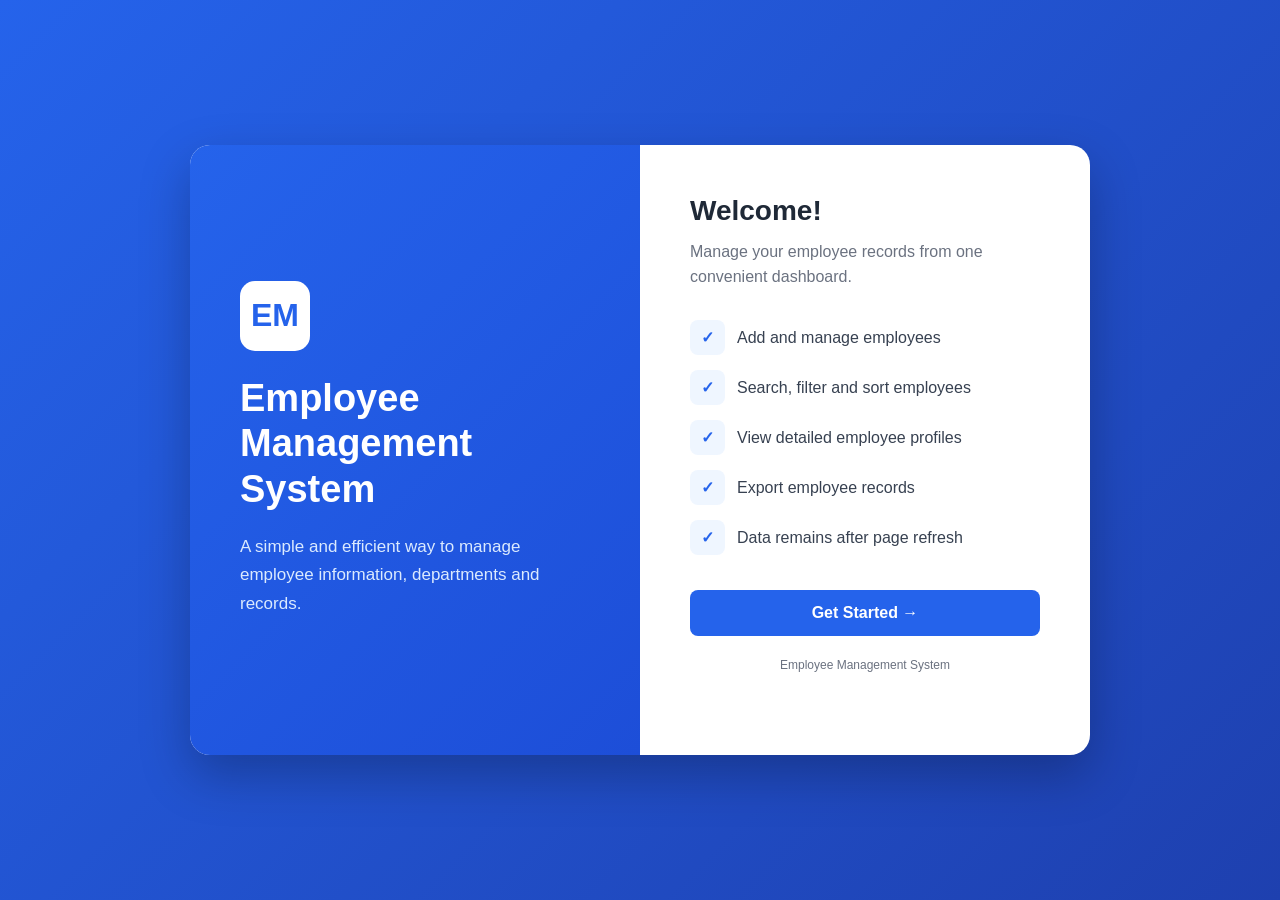
==== index.html @ 11961069 "Initial commit" ====
<!DOCTYPE html>
<html lang="en">

<head>

    <meta charset="UTF-8">

    <meta
        name="viewport"
        content="width=device-width, initial-scale=1.0"
    >

    <title>
        Welcome - Employee Management System
    </title>

    <link rel="stylesheet" href="style.css">

</head>


<body class="welcome-body">


    <!-- =====================================================
         WELCOME PAGE
    ====================================================== -->

    <div class="welcome-container">


        <!-- LEFT SIDE -->

        <div class="welcome-left">

            <div class="logo">
                EM
            </div>


            <h1>
                Employee<br>
                Management<br>
                System
            </h1>


            <p>
                A simple and efficient way to
                manage employee information,
                departments and records.
            </p>

        </div>



        <!-- RIGHT SIDE -->

        <div class="welcome-right">

            <h2>
                Welcome!
            </h2>


            <p>
                Manage your employee records
                from one convenient dashboard.
            </p>


            <!-- FEATURES -->

            <div class="features">


                <div class="feature">

                    <div class="feature-icon">
                        ✓
                    </div>

                    <span>
                        Add and manage employees
                    </span>

                </div>


                <div class="feature">

                    <div class="feature-icon">
                        ✓
                    </div>

                    <span>
                        Search, filter and sort employees
                    </span>

                </div>


                <div class="feature">

                    <div class="feature-icon">
                        ✓
                    </div>

                    <span>
                        View detailed employee profiles
                    </span>

                </div>


                <div class="feature">

                    <div class="feature-icon">
                        ✓
                    </div>

                    <span>
                        Export employee records
                    </span>

                </div>


                <div class="feature">

                    <div class="feature-icon">
                        ✓
                    </div>

                    <span>
                        Data remains after page refresh
                    </span>

                </div>

            </div>


            <!-- START -->

            <button
                class="start-btn"
                onclick="openDashboard()"
            >
                Get Started →
            </button>


            <p class="footer-text">
                Employee Management System
            </p>

        </div>

    </div>



    <script>

        function openDashboard() {

            window.location.href =
                "employees.html";

        }

    </script>


</body>

</html>
---- style.css ----
/* =====================================================
   GLOBAL
===================================================== */

* {
    margin: 0;
    padding: 0;
    box-sizing: border-box;
}


:root {

    --primary: #2563eb;

    --primary-dark: #1d4ed8;

    --background: #f5f6fa;

    --surface: #ffffff;

    --text: #1f2937;

    --muted: #6b7280;

    --border: #e5e7eb;

    --input: #ffffff;

    --danger: #dc2626;

    --warning: #f59e0b;

}


body {

    font-family: Arial, sans-serif;

    background-color: var(--background);

    color: var(--text);

    padding: 30px;

    transition:
        background-color 0.3s,
        color 0.3s;

}


/* =====================================================
   HEADER
===================================================== */

.header {

    display: flex;

    justify-content: space-between;

    align-items: center;

    gap: 20px;

    margin-bottom: 30px;

}


.header h1 {

    font-size: 30px;

    margin-bottom: 6px;

}


.header p {

    color: var(--muted);

}


.header-actions {

    display: flex;

    gap: 10px;

    flex-wrap: wrap;

}


/* =====================================================
   BUTTONS
===================================================== */

button {

    border: none;

    cursor: pointer;

    border-radius: 6px;

    padding: 10px 16px;

    font-size: 14px;

    transition:
        background-color 0.2s,
        transform 0.1s;

}


button:active {

    transform: scale(0.98);

}


.primary-btn {

    background-color: var(--primary);

    color: white;

}


.primary-btn:hover {

    background-color: var(--primary-dark);

}


.secondary-btn {

    background-color: #e5e7eb;

    color: #1f2937;

}


.secondary-btn:hover {

    background-color: #d1d5db;

}


.edit-btn {

    background-color: var(--warning);

    color: white;

}


.edit-btn:hover {

    background-color: #d97706;

}


.delete-btn {

    background-color: var(--danger);

    color: white;

}


.delete-btn:hover {

    background-color: #b91c1c;

}


.cancel-btn {

    background-color: #e5e7eb;

    color: #111827;

}


.cancel-btn:hover {

    background-color: #d1d5db;

}


/* =====================================================
   DASHBOARD
===================================================== */

.dashboard {

    display: flex;

    margin-bottom: 30px;

}


.card {

    background-color: var(--surface);

    padding: 25px;

    border-radius: 10px;

    width: 250px;

    box-shadow:
        0 2px 8px
        rgba(0, 0, 0, 0.08);

}


.card h3 {

    color: var(--muted);

    font-size: 15px;

    margin-bottom: 12px;

}


.card p {

    font-size: 30px;

    font-weight: bold;

}


/* =====================================================
   EMPLOYEE SECTION
===================================================== */

.employee-section {

    background-color: var(--surface);

    padding: 25px;

    border-radius: 10px;

    box-shadow:
        0 2px 8px
        rgba(0, 0, 0, 0.08);

}


.section-header {

    display: flex;

    justify-content: space-between;

    align-items: center;

    gap: 20px;

    margin-bottom: 20px;

}


.section-header h2 {

    font-size: 22px;

}


/* =====================================================
   CONTROLS
===================================================== */

.controls {

    display: flex;

    gap: 10px;

    flex-wrap: wrap;

}


#searchInput,
#departmentFilter,
#sortSelect,
#itemsPerPage {

    padding: 10px 12px;

    border:
        1px solid var(--border);

    border-radius: 6px;

    outline: none;

    background-color: var(--input);

    color: var(--text);

    font-size: 14px;

}


#searchInput {

    width: 220px;

}


#departmentFilter {

    min-width: 190px;

}


#sortSelect {

    min-width: 130px;

}


#itemsPerPage {

    min-width: 120px;

}


#searchInput:focus,
#departmentFilter:focus,
#sortSelect:focus,
#itemsPerPage:focus {

    border-color: var(--primary);

}


/* =====================================================
   TABLE
===================================================== */

.table-container {

    width: 100%;

    overflow-x: auto;

}


table {

    width: 100%;

    border-collapse: collapse;

    min-width: 900px;

}


th,
td {

    padding: 14px;

    text-align: left;

    border-bottom:
        1px solid var(--border);

}


th {

    background-color: #f3f4f6;

    font-size: 14px;

    font-weight: 600;

}


td {

    font-size: 14px;

}


tr:hover {

    background-color: #f9fafb;

}


/* =====================================================
   EMPLOYEE NAME
===================================================== */

.employee-name {

    color: var(--primary);

    font-weight: 600;

    cursor: pointer;

}


.employee-name:hover {

    text-decoration: underline;

}


/* =====================================================
   ACTIONS
===================================================== */

.actions {

    display: flex;

    gap: 8px;

    align-items: center;

}


.actions button {

    min-width: 80px;

    padding:
        9px 12px;

}


/* =====================================================
   MESSAGES
===================================================== */

.message {

    text-align: center;

    padding: 20px;

    color: var(--muted);

}


.error-message {

    text-align: center;

    padding: 15px;

    color: var(--danger);

    display: none;

}


.no-data {

    text-align: center;

    padding: 30px;

    color: var(--muted);

}


/* =====================================================
   PAGINATION
===================================================== */

.pagination {

    display: flex;

    justify-content: center;

    align-items: center;

    gap: 20px;

    margin-top: 25px;

}


.pagination button {

    background-color: var(--primary);

    color: white;

}


.pagination button:hover:not(:disabled) {

    background-color: var(--primary-dark);

}


.pagination button:disabled {

    background-color: #9ca3af;

    cursor: not-allowed;

}


#pageInfo {

    font-weight: bold;

}


/* =====================================================
   MODAL
===================================================== */

.modal {

    display: none;

    position: fixed;

    top: 0;

    left: 0;

    width: 100%;

    height: 100%;

    background-color:
        rgba(0, 0, 0, 0.55);

    justify-content: center;

    align-items: center;

    padding: 20px;

    z-index: 1000;

}


.modal-content {

    background-color: var(--surface);

    width: 100%;

    max-width: 500px;

    padding: 25px;

    border-radius: 10px;

    max-height: 90vh;

    overflow-y: auto;

    box-shadow:
        0 10px 30px
        rgba(0, 0, 0, 0.2);

}


.modal-header {

    display: flex;

    justify-content: space-between;

    align-items: center;

    margin-bottom: 20px;

}


.modal-header h2 {

    font-size: 22px;

}


/* =====================================================
   CLOSE BUTTON
===================================================== */

.close-btn {

    background: none;

    border: none;

    font-size: 28px;

    padding: 0;

    color: var(--muted);

}


.close-btn:hover {

    color: var(--danger);

    background: none;

}


/* =====================================================
   FORM
===================================================== */

.form-group {

    margin-bottom: 15px;

}


.form-group label {

    display: block;

    margin-bottom: 6px;

    font-weight: bold;

    font-size: 14px;

}


.form-group input,
.form-group select {

    width: 100%;

    padding: 10px;

    border:
        1px solid var(--border);

    border-radius: 6px;

    outline: none;

    font-size: 14px;

    background-color: var(--input);

    color: var(--text);

}


.form-group input:focus,
.form-group select:focus {

    border-color: var(--primary);

}


.field-error {

    display: block;

    color: var(--danger);

    font-size: 12px;

    margin-top: 5px;

    min-height: 15px;

}


/* =====================================================
   FORM ACTIONS
===================================================== */

.form-actions {

    display: flex;

    justify-content: flex-end;

    gap: 10px;

    margin-top: 20px;

}


/* =====================================================
   PROFILE MODAL
===================================================== */

.profile-modal-content {

    position: relative;

    background-color: var(--surface);

    width: 100%;

    max-width: 500px;

    padding: 35px;

    border-radius: 15px;

    box-shadow:
        0 15px 40px
        rgba(0, 0, 0, 0.25);

}


.profile-close {

    position: absolute;

    top: 15px;

    right: 20px;

}


.profile-content {

    text-align: center;

}


.profile-avatar {

    width: 90px;

    height: 90px;

    border-radius: 50%;

    background-color: var(--primary);

    color: white;

    display: flex;

    justify-content: center;

    align-items: center;

    margin: 0 auto 20px;

    font-size: 30px;

    font-weight: bold;

}


.profile-content h2 {

    margin-bottom: 5px;

}


.profile-email {

    color: var(--muted);

    margin-bottom: 25px;

}


.profile-details {

    text-align: left;

    border-top:
        1px solid var(--border);

}


.profile-row {

    display: flex;

    justify-content: space-between;

    gap: 20px;

    padding: 14px 0;

    border-bottom:
        1px solid var(--border);

}


.profile-label {

    color: var(--muted);

    font-weight: bold;

}


.profile-value {

    text-align: right;

}


/* =====================================================
   TOAST
===================================================== */

.toast-container {

    position: fixed;

    top: 25px;

    right: 25px;

    z-index: 2000;

    display: flex;

    flex-direction: column;

    gap: 10px;

}


.toast {

    min-width: 280px;

    padding: 14px 18px;

    border-radius: 8px;

    background-color: #111827;

    color: white;

    box-shadow:
        0 5px 15px
        rgba(0, 0, 0, 0.2);

    animation:
        slideIn 0.3s ease;

}


.toast.success {

    border-left:
        4px solid #22c55e;

}


.toast.error {

    border-left:
        4px solid #ef4444;

}


.toast.info {

    border-left:
        4px solid #3b82f6;

}


@keyframes slideIn {

    from {

        transform:
            translateX(100%);

        opacity: 0;

    }

    to {

        transform:
            translateX(0);

        opacity: 1;

    }

}


/* =====================================================
   WELCOME PAGE
===================================================== */

.welcome-body {

    min-height: 100vh;

    background:
        linear-gradient(
            135deg,
            #2563eb,
            #1e40af
        );

    display: flex;

    justify-content: center;

    align-items: center;

    padding: 20px;

}


.welcome-container {

    width: 100%;

    max-width: 900px;

    min-height: 500px;

    background-color: white;

    border-radius: 20px;

    box-shadow:
        0 20px 50px
        rgba(0, 0, 0, 0.25);

    display: flex;

    overflow: hidden;

}


.welcome-left {

    width: 50%;

    background:
        linear-gradient(
            135deg,
            #2563eb,
            #1d4ed8
        );

    color: white;

    display: flex;

    flex-direction: column;

    justify-content: center;

    padding: 50px;

}


.logo {

    width: 70px;

    height: 70px;

    border-radius: 15px;

    background-color: white;

    color: #2563eb;

    display: flex;

    justify-content: center;

    align-items: center;

    font-size: 32px;

    font-weight: bold;

    margin-bottom: 25px;

}


.welcome-left h1 {

    font-size: 38px;

    line-height: 1.2;

    margin-bottom: 20px;

}


.welcome-left p {

    font-size: 17px;

    line-height: 1.7;

    color: #dbeafe;

}


.welcome-right {

    width: 50%;

    display: flex;

    flex-direction: column;

    justify-content: center;

    padding: 50px;

}


.welcome-right h2 {

    font-size: 28px;

    color: #1f2937;

    margin-bottom: 12px;

}


.welcome-right > p {

    color: #6b7280;

    line-height: 1.6;

    margin-bottom: 30px;

}


.features {

    display: flex;

    flex-direction: column;

    gap: 15px;

    margin-bottom: 35px;

}


.feature {

    display: flex;

    align-items: center;

    gap: 12px;

    color: #374151;

}


.feature-icon {

    width: 35px;

    height: 35px;

    background-color: #eff6ff;

    color: #2563eb;

    border-radius: 8px;

    display: flex;

    justify-content: center;

    align-items: center;

    font-weight: bold;

}


.start-btn {

    width: 100%;

    padding: 14px 20px;

    border: none;

    border-radius: 8px;

    background-color: #2563eb;

    color: white;

    font-size: 16px;

    font-weight: bold;

    cursor: pointer;

}


.start-btn:hover {

    background-color: #1d4ed8;

    transform: translateY(-2px);

}


.footer-text {

    text-align: center;

    margin-top: 20px;

    font-size: 12px;

    color: #9ca3af;

}


/* =====================================================
   DARK MODE
===================================================== */

body.dark-mode {

    --background: #111827;

    --surface: #1f2937;

    --text: #f9fafb;

    --muted: #9ca3af;

    --border: #374151;

    --input: #111827;

}


body.dark-mode th {

    background-color: #374151;

}


body.dark-mode tr:hover {

    background-color: #273449;

}


body.dark-mode .secondary-btn {

    background-color: #374151;

    color: #f9fafb;

}


body.dark-mode .secondary-btn:hover {

    background-color: #4b5563;

}


/* =====================================================
   RESPONSIVE
===================================================== */

@media (max-width: 1100px) {

    .header {

        flex-direction: column;

        align-items: flex-start;

    }


    .header-actions {

        width: 100%;

    }

}


@media (max-width: 900px) {

    .section-header {

        flex-direction: column;

        align-items: stretch;

    }


    .controls {

        width: 100%;

    }

}


@media (max-width: 700px) {

    body {

        padding: 15px;

    }


    .welcome-container {

        flex-direction: column;

    }


    .welcome-left,
    .welcome-right {

        width: 100%;

    }


    .welcome-left {

        padding: 35px;

    }


    .welcome-right {

        padding: 35px;

    }


    .welcome-left h1 {

        font-size: 30px;

    }


    .header-actions {

        flex-direction: column;

    }


    .header-actions button {

        width: 100%;

    }


    .controls {

        flex-direction: column;

    }


    #searchInput,
    #departmentFilter,
    #sortSelect,
    #itemsPerPage {

        width: 100%;

    }


    .employee-section {

        padding: 15px;

    }


    .actions {

        flex-direction: column;

        align-items: stretch;

    }


    .actions button {

        width: 100%;

    }


    .profile-row {

        flex-direction: column;

        gap: 5px;

    }


    .profile-value {

        text-align: left;

    }


    .toast-container {

        left: 15px;

        right: 15px;

        top: 15px;

    }


    .toast {

        min-width: 0;

        width: 100%;

    }

}
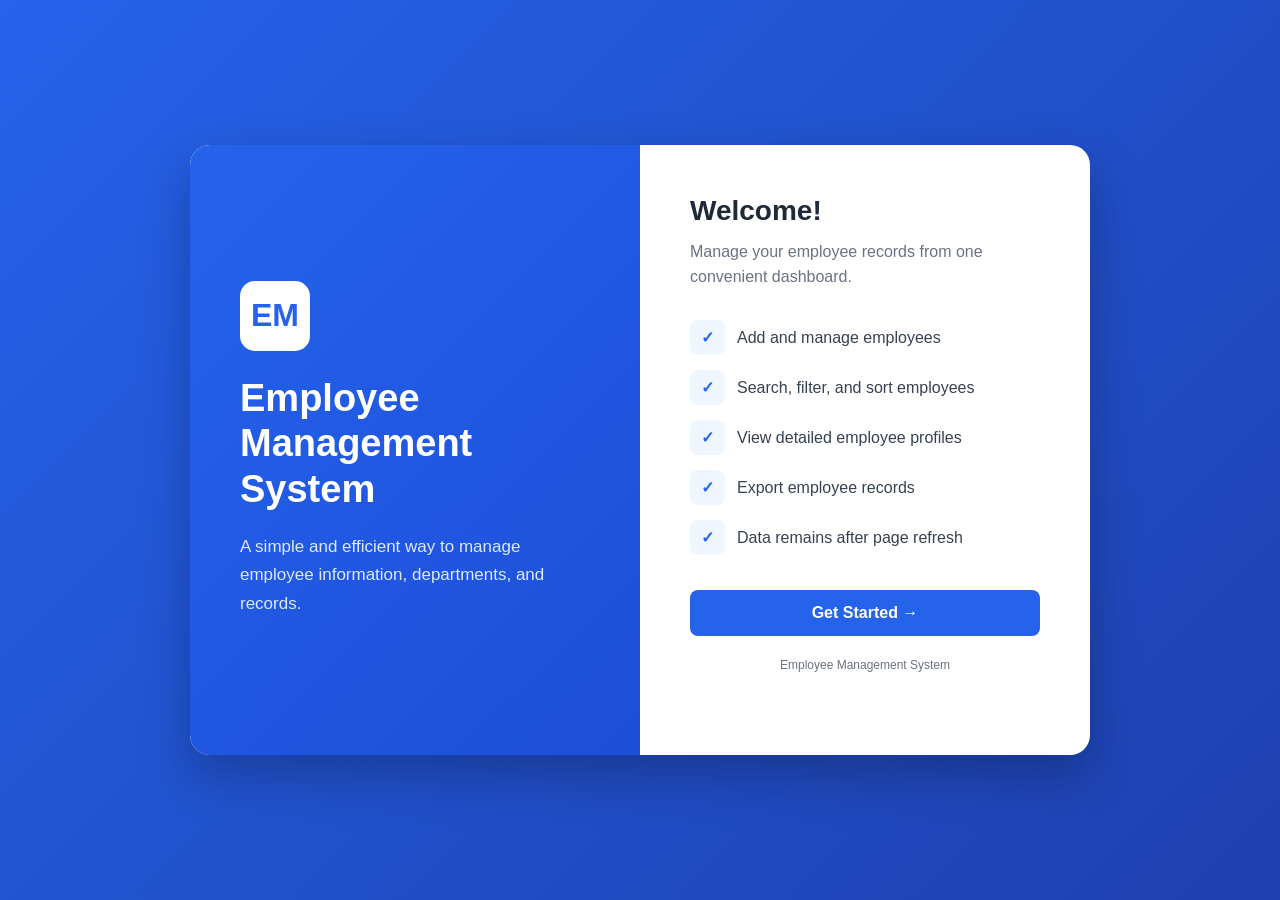
==== commit 23ff5483: "Update index.html" ====
--- a/index.html
+++ b/index.html
@@ -1,179 +1,43 @@
 <!DOCTYPE html>
 <html lang="en">
-
 <head>
-
     <meta charset="UTF-8">
-
-    <meta
-        name="viewport"
-        content="width=device-width, initial-scale=1.0"
-    >
-
-    <title>
-        Welcome - Employee Management System
-    </title>
-
+    <meta name="viewport" content="width=device-width, initial-scale=1.0">
+    <title>Welcome - Employee Management System</title>
     <link rel="stylesheet" href="style.css">
-
 </head>
-
-
 <body class="welcome-body">
 
+    <div class="welcome-container">
+        <!-- Left Banner -->
+        <div class="welcome-left">
+            <div class="logo">EM</div>
+            <h1>Employee<br>Management<br>System</h1>
+            <p>A simple and efficient way to manage employee information, departments, and records.</p>
+        </div>
 
-    <!-- =====================================================
-         WELCOME PAGE
-    ====================================================== -->
+        <!-- Right Content -->
+        <div class="welcome-right">
+            <h2>Welcome!</h2>
+            <p>Manage your employee records from one convenient dashboard.</p>
 
-    <div class="welcome-container">
-
-
-        <!-- LEFT SIDE -->
-
-        <div class="welcome-left">
-
-            <div class="logo">
-                EM
+            <div class="features">
+                <div class="feature"><div class="feature-icon">✓</div><span>Add and manage employees</span></div>
+                <div class="feature"><div class="feature-icon">✓</div><span>Search, filter, and sort employees</span></div>
+                <div class="feature"><div class="feature-icon">✓</div><span>View detailed employee profiles</span></div>
+                <div class="feature"><div class="feature-icon">✓</div><span>Export employee records</span></div>
+                <div class="feature"><div class="feature-icon">✓</div><span>Data remains after page refresh</span></div>
             </div>
 
-
-            <h1>
-                Employee<br>
-                Management<br>
-                System
-            </h1>
-
-
-            <p>
-                A simple and efficient way to
-                manage employee information,
-                departments and records.
-            </p>
-
+            <button class="start-btn" onclick="openDashboard()">Get Started →</button>
+            <p class="footer-text">Employee Management System</p>
         </div>
-
-
-
-        <!-- RIGHT SIDE -->
-
-        <div class="welcome-right">
-
-            <h2>
-                Welcome!
-            </h2>
-
-
-            <p>
-                Manage your employee records
-                from one convenient dashboard.
-            </p>
-
-
-            <!-- FEATURES -->
-
-            <div class="features">
-
-
-                <div class="feature">
-
-                    <div class="feature-icon">
-                        ✓
-                    </div>
-
-                    <span>
-                        Add and manage employees
-                    </span>
-
-                </div>
-
-
-                <div class="feature">
-
-                    <div class="feature-icon">
-                        ✓
-                    </div>
-
-                    <span>
-                        Search, filter and sort employees
-                    </span>
-
-                </div>
-
-
-                <div class="feature">
-
-                    <div class="feature-icon">
-                        ✓
-                    </div>
-
-                    <span>
-                        View detailed employee profiles
-                    </span>
-
-                </div>
-
-
-                <div class="feature">
-
-                    <div class="feature-icon">
-                        ✓
-                    </div>
-
-                    <span>
-                        Export employee records
-                    </span>
-
-                </div>
-
-
-                <div class="feature">
-
-                    <div class="feature-icon">
-                        ✓
-                    </div>
-
-                    <span>
-                        Data remains after page refresh
-                    </span>
-
-                </div>
-
-            </div>
-
-
-            <!-- START -->
-
-            <button
-                class="start-btn"
-                onclick="openDashboard()"
-            >
-                Get Started →
-            </button>
-
-
-            <p class="footer-text">
-                Employee Management System
-            </p>
-
-        </div>
-
     </div>
 
-
-
     <script>
-
         function openDashboard() {
-
-            window.location.href =
-                "employees.html";
-
+            window.location.href = "employees.html";
         }
-
     </script>
-
-
 </body>
-
-</html>+</html>
